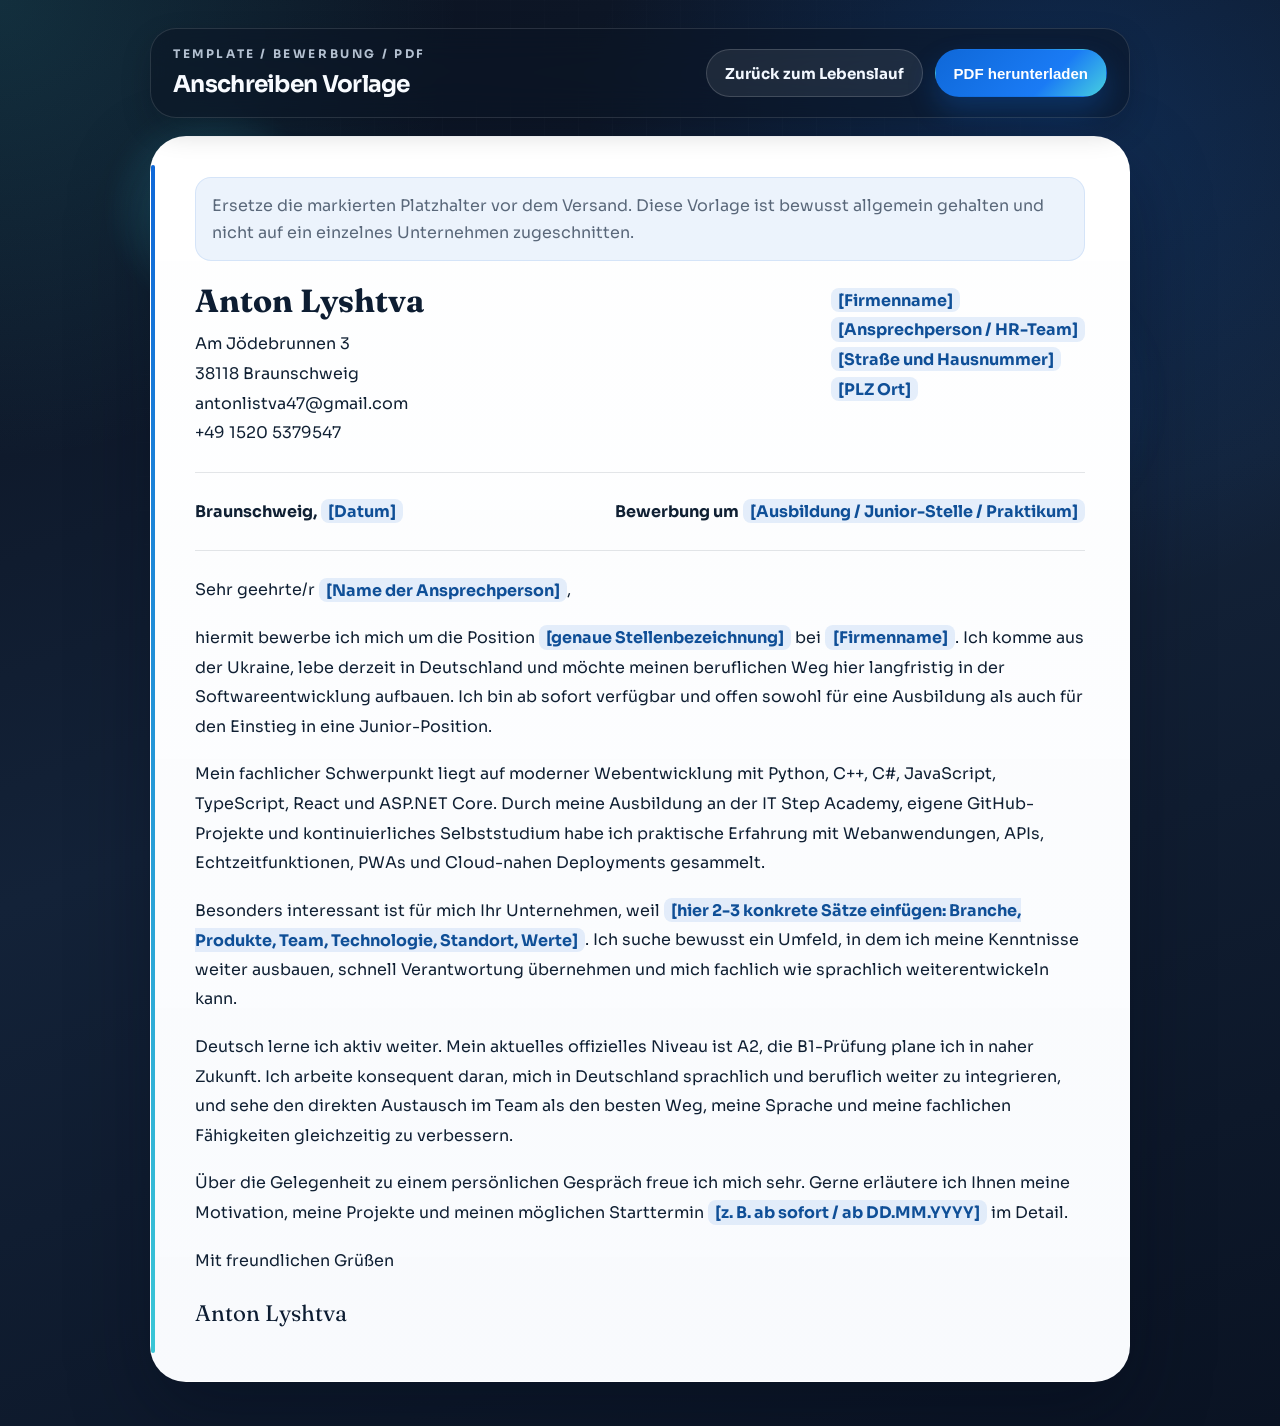
==== anschreiben-template.html @ bece2212 "Initial resume website" ====
<!DOCTYPE html>
<html lang="de">
<head>
  <meta charset="utf-8">
  <meta name="viewport" content="width=device-width, initial-scale=1">
  <title>Anton Lyshtva | Anschreiben Vorlage</title>
  <meta
    name="description"
    content="Wiederverwendbare deutsche Anschreiben-Vorlage für Bewerbungen von Anton Lyshtva."
  >
  <link rel="preconnect" href="https://fonts.googleapis.com">
  <link rel="preconnect" href="https://fonts.gstatic.com" crossorigin>
  <link
    href="https://fonts.googleapis.com/css2?family=Fraunces:opsz,wght@9..144,600;9..144,700&family=Sora:wght@400;500;600;700;800&display=swap"
    rel="stylesheet"
  >
  <link rel="stylesheet" href="styles.css">
</head>
<body class="letter-page">
  <div class="site-frame">
    <div class="ambient ambient--one no-print" aria-hidden="true"></div>
    <div class="ambient ambient--two no-print" aria-hidden="true"></div>
    <div class="ambient ambient--grid no-print" aria-hidden="true"></div>

    <header class="toolbar no-print letter-toolbar">
      <div class="toolbar__left">
        <div class="toolbar__meta">
          <p class="toolbar__eyebrow">Template / Bewerbung / PDF</p>
          <h1 class="toolbar__title">Anschreiben Vorlage</h1>
        </div>
      </div>

      <div class="toolbar__actions">
        <a class="button button--ghost" href="index.html">Zurück zum Lebenslauf</a>
        <button class="button button--primary" id="downloadPdf" type="button">PDF herunterladen</button>
      </div>
    </header>

    <main class="letter-sheet">
      <section class="letter-note no-print">
        <p>Ersetze die markierten Platzhalter vor dem Versand. Diese Vorlage ist bewusst allgemein gehalten und nicht auf ein einzelnes Unternehmen zugeschnitten.</p>
      </section>

      <section class="letter-header">
        <div class="letter-sender">
          <h2>Anton Lyshtva</h2>
          <p>Am Jödebrunnen 3</p>
          <p>38118 Braunschweig</p>
          <p>antonlistva47@gmail.com</p>
          <p>+49 1520 5379547</p>
        </div>

        <div class="letter-recipient">
          <p><span class="placeholder">[Firmenname]</span></p>
          <p><span class="placeholder">[Ansprechperson / HR-Team]</span></p>
          <p><span class="placeholder">[Straße und Hausnummer]</span></p>
          <p><span class="placeholder">[PLZ Ort]</span></p>
        </div>
      </section>

      <section class="letter-meta-row">
        <p><strong>Braunschweig,</strong> <span class="placeholder">[Datum]</span></p>
        <p><strong>Bewerbung um</strong> <span class="placeholder">[Ausbildung / Junior-Stelle / Praktikum]</span></p>
      </section>

      <section class="letter-body">
        <p>Sehr geehrte/r <span class="placeholder">[Name der Ansprechperson]</span>,</p>

        <p>
          hiermit bewerbe ich mich um die Position <span class="placeholder">[genaue Stellenbezeichnung]</span>
          bei <span class="placeholder">[Firmenname]</span>. Ich komme aus der Ukraine, lebe derzeit in
          Deutschland und möchte meinen beruflichen Weg hier langfristig in der Softwareentwicklung
          aufbauen. Ich bin ab sofort verfügbar und offen sowohl für eine Ausbildung als auch für
          den Einstieg in eine Junior-Position.
        </p>

        <p>
          Mein fachlicher Schwerpunkt liegt auf moderner Webentwicklung mit Python, C++, C#,
          JavaScript, TypeScript, React und ASP.NET Core. Durch meine Ausbildung an der IT Step
          Academy, eigene GitHub-Projekte und kontinuierliches Selbststudium habe ich praktische
          Erfahrung mit Webanwendungen, APIs, Echtzeitfunktionen, PWAs und Cloud-nahen Deployments
          gesammelt.
        </p>

        <p>
          Besonders interessant ist für mich Ihr Unternehmen, weil
          <span class="placeholder">[hier 2-3 konkrete Sätze einfügen: Branche, Produkte, Team, Technologie, Standort, Werte]</span>.
          Ich suche bewusst ein Umfeld, in dem ich meine Kenntnisse weiter ausbauen, schnell
          Verantwortung übernehmen und mich fachlich wie sprachlich weiterentwickeln kann.
        </p>

        <p>
          Deutsch lerne ich aktiv weiter. Mein aktuelles offizielles Niveau ist A2, die
          B1-Prüfung plane ich in naher Zukunft. Ich arbeite konsequent daran, mich in Deutschland
          sprachlich und beruflich weiter zu integrieren, und sehe den direkten Austausch im Team
          als den besten Weg, meine Sprache und meine fachlichen Fähigkeiten gleichzeitig zu
          verbessern.
        </p>

        <p>
          Über die Gelegenheit zu einem persönlichen Gespräch freue ich mich sehr. Gerne erläutere
          ich Ihnen meine Motivation, meine Projekte und meinen möglichen Starttermin
          <span class="placeholder">[z. B. ab sofort / ab DD.MM.YYYY]</span> im Detail.
        </p>

        <p>Mit freundlichen Grüßen</p>
        <p class="letter-signature">Anton Lyshtva</p>
      </section>
    </main>
  </div>

  <script>
    document.getElementById("downloadPdf")?.addEventListener("click", () => window.print());
  </script>
</body>
</html>
---- styles.css ----
:root {
  --page-bg: #0b1220;
  --page-bg-2: #132238;
  --sheet: rgba(247, 249, 252, 0.94);
  --sheet-strong: #ffffff;
  --sidebar: linear-gradient(180deg, #0f2036 0%, #142d4e 58%, #0b1727 100%);
  --sidebar-ink: #eef4fb;
  --ink: #102033;
  --muted: #5a687a;
  --line: rgba(16, 32, 51, 0.11);
  --accent: #0f68d8;
  --accent-2: #39c6d6;
  --accent-soft: rgba(15, 104, 216, 0.09);
  --accent-strong: rgba(15, 104, 216, 0.18);
  --sidebar-line: rgba(238, 244, 251, 0.14);
  --shadow: 0 30px 80px rgba(2, 10, 24, 0.34);
  --shadow-soft: 0 18px 40px rgba(12, 23, 40, 0.12);
  --radius-xl: 36px;
  --radius-lg: 22px;
  --radius-md: 16px;
  --radius-sm: 12px;
  --font-body: "Sora", "Segoe UI", sans-serif;
  --font-display: "Fraunces", Georgia, serif;
}

*,
*::before,
*::after {
  box-sizing: border-box;
}

html {
  scroll-behavior: smooth;
}

body {
  margin: 0;
  min-height: 100vh;
  font-family: var(--font-body);
  color: var(--ink);
  background:
    radial-gradient(circle at top left, rgba(57, 198, 214, 0.16), transparent 24%),
    radial-gradient(circle at 82% 10%, rgba(15, 104, 216, 0.22), transparent 28%),
    linear-gradient(160deg, var(--page-bg), var(--page-bg-2) 48%, #0a1323 100%);
}

body::before {
  content: "";
  position: fixed;
  inset: 0;
  pointer-events: none;
  background:
    linear-gradient(rgba(255, 255, 255, 0.04) 1px, transparent 1px),
    linear-gradient(90deg, rgba(255, 255, 255, 0.04) 1px, transparent 1px);
  background-size: 34px 34px;
  mask-image: radial-gradient(circle at center, black, transparent 76%);
}

a {
  color: inherit;
}

.site-frame {
  position: relative;
  width: min(1180px, calc(100% - 28px));
  margin: 0 auto;
  padding: 28px 0 44px;
}

.ambient {
  position: absolute;
  pointer-events: none;
  filter: blur(8px);
}

.ambient--one {
  top: 96px;
  left: -48px;
  width: 220px;
  height: 220px;
  border-radius: 50%;
  background: radial-gradient(circle, rgba(57, 198, 214, 0.34), transparent 68%);
}

.ambient--two {
  top: 250px;
  right: -34px;
  width: 300px;
  height: 300px;
  border-radius: 50%;
  background: radial-gradient(circle, rgba(15, 104, 216, 0.26), transparent 70%);
}

.ambient--grid {
  top: 140px;
  right: 120px;
  width: 180px;
  height: 180px;
  border-radius: 24px;
  border: 1px solid rgba(255, 255, 255, 0.08);
  background:
    linear-gradient(rgba(255, 255, 255, 0.07) 1px, transparent 1px),
    linear-gradient(90deg, rgba(255, 255, 255, 0.07) 1px, transparent 1px);
  background-size: 16px 16px;
  opacity: 0.45;
  transform: rotate(10deg);
}

.toolbar {
  position: sticky;
  top: 12px;
  z-index: 5;
  display: flex;
  align-items: center;
  justify-content: space-between;
  gap: 20px;
  margin-bottom: 20px;
  padding: 18px 22px;
  border: 1px solid rgba(255, 255, 255, 0.12);
  border-radius: 26px;
  background: rgba(10, 20, 35, 0.52);
  box-shadow: 0 12px 30px rgba(4, 8, 18, 0.2);
  backdrop-filter: blur(18px);
}

.toolbar__left {
  display: flex;
  align-items: center;
  gap: 22px;
  flex-wrap: wrap;
}

.toolbar__meta {
  display: grid;
  gap: 0;
}

.toolbar__eyebrow,
.section-label,
.hero-block__eyebrow {
  margin: 0 0 8px;
  font-size: 0.74rem;
  font-weight: 700;
  letter-spacing: 0.22em;
  text-transform: uppercase;
  color: var(--accent);
}

.toolbar__eyebrow {
  color: rgba(217, 231, 247, 0.82);
}

.toolbar__title {
  margin: 0;
  color: #f8fbff;
  font-size: 1.45rem;
  letter-spacing: -0.03em;
}

.toolbar__actions {
  display: flex;
  gap: 12px;
  flex-wrap: wrap;
  align-items: center;
}

.nav-links {
  display: inline-flex;
  align-items: center;
  gap: 8px;
  padding: 6px;
  border-radius: 999px;
  background: rgba(255, 255, 255, 0.08);
  border: 1px solid rgba(255, 255, 255, 0.08);
}

.nav-link {
  display: inline-flex;
  align-items: center;
  justify-content: center;
  min-height: 38px;
  padding: 0 14px;
  border-radius: 999px;
  text-decoration: none;
  color: rgba(243, 248, 255, 0.82);
  font-size: 0.86rem;
  font-weight: 700;
  transition: background-color 180ms ease, color 180ms ease, transform 180ms ease;
}

.nav-link:hover {
  transform: translateY(-1px);
  color: #ffffff;
}

.nav-link--active {
  background: rgba(255, 255, 255, 0.12);
  color: #ffffff;
}

.lang-switch {
  display: inline-flex;
  align-items: center;
  gap: 6px;
  padding: 6px;
  border-radius: 999px;
  background: rgba(255, 255, 255, 0.08);
  border: 1px solid rgba(255, 255, 255, 0.08);
}

.lang-switch__button {
  min-width: 50px;
  min-height: 36px;
  padding: 0 12px;
  border: 0;
  border-radius: 999px;
  background: transparent;
  color: rgba(243, 248, 255, 0.82);
  font: inherit;
  font-size: 0.84rem;
  font-weight: 800;
  letter-spacing: 0.08em;
  cursor: pointer;
  transition: background-color 160ms ease, color 160ms ease, transform 160ms ease;
}

.lang-switch__button:hover {
  transform: translateY(-1px);
  color: #ffffff;
}

.lang-switch__button.is-active {
  background: linear-gradient(135deg, rgba(15, 104, 216, 0.88), rgba(71, 208, 224, 0.7));
  color: #ffffff;
}

.button {
  display: inline-flex;
  align-items: center;
  justify-content: center;
  min-height: 48px;
  padding: 0 18px;
  border-radius: 999px;
  border: 1px solid transparent;
  cursor: pointer;
  text-decoration: none;
  text-align: center;
  white-space: normal;
  font-size: 0.94rem;
  font-weight: 700;
  transition:
    transform 180ms ease,
    box-shadow 180ms ease,
    background-color 180ms ease,
    border-color 180ms ease;
}

.button:hover {
  transform: translateY(-1px);
}

.button--primary {
  color: #ffffff;
  background: linear-gradient(135deg, var(--accent), #1a7bf5 66%, #47d0e0);
  box-shadow: 0 14px 28px rgba(15, 104, 216, 0.28);
}

.button--ghost {
  color: #f3f8ff;
  background: rgba(255, 255, 255, 0.08);
  border-color: rgba(255, 255, 255, 0.16);
}

.button--small {
  min-height: 40px;
  padding: 0 14px;
  font-size: 0.82rem;
}

.resume-sheet {
  position: relative;
  display: grid;
  grid-template-columns: 330px minmax(0, 1fr);
  background: var(--sheet);
  border: 1px solid rgba(255, 255, 255, 0.1);
  border-radius: var(--radius-xl);
  overflow: hidden;
  box-shadow: var(--shadow);
}

.resume-sheet::before {
  content: "";
  position: absolute;
  inset: 0;
  pointer-events: none;
  background:
    radial-gradient(circle at top right, rgba(15, 104, 216, 0.08), transparent 26%),
    linear-gradient(180deg, rgba(255, 255, 255, 0.14), transparent 18%);
}

.sidebar {
  position: relative;
  padding: 32px 28px 34px;
  background:
    linear-gradient(180deg, rgba(255, 255, 255, 0.05), transparent 18%),
    repeating-linear-gradient(
      180deg,
      rgba(255, 255, 255, 0.025) 0,
      rgba(255, 255, 255, 0.025) 1px,
      transparent 1px,
      transparent 28px
    ),
    var(--sidebar);
  color: var(--sidebar-ink);
}

.sidebar::after {
  content: "";
  position: absolute;
  top: 28px;
  right: 0;
  bottom: 28px;
  width: 1px;
  background: linear-gradient(180deg, transparent, rgba(255, 255, 255, 0.22), transparent);
}

.content {
  position: relative;
  padding: 38px 40px 42px;
}

.photo-card {
  margin-bottom: 30px;
}

.photo-frame {
  position: relative;
  width: 100%;
  aspect-ratio: 4 / 5;
  border-radius: 28px;
  overflow: hidden;
  border: 1px solid rgba(255, 255, 255, 0.14);
  background:
    linear-gradient(180deg, rgba(255, 255, 255, 0.08), transparent 35%),
    linear-gradient(145deg, #183250, #0d1b2d);
  box-shadow: inset 0 1px 0 rgba(255, 255, 255, 0.12);
}

.photo-frame::before {
  content: "";
  position: absolute;
  inset: 14px;
  border-radius: 22px;
  border: 1px solid rgba(255, 255, 255, 0.08);
  pointer-events: none;
}

.profile-photo,
.photo-fallback {
  position: absolute;
  inset: 0;
  width: 100%;
  height: 100%;
}

.profile-photo {
  object-fit: cover;
  object-position: center 22%;
  display: none;
  filter: saturate(1.02) contrast(1.03);
  transform: scale(1.03);
}

.photo-fallback {
  display: grid;
  place-items: center;
  background:
    radial-gradient(circle at top, rgba(71, 208, 224, 0.2), transparent 34%),
    linear-gradient(180deg, rgba(255, 255, 255, 0.06), rgba(255, 255, 255, 0));
  font-family: var(--font-display);
  font-size: 4.5rem;
  color: rgba(238, 244, 251, 0.82);
}

.sidebar__role {
  margin: 16px 0 0;
  font-size: 0.97rem;
  line-height: 1.8;
  color: rgba(238, 244, 251, 0.84);
}

.sidebar-section + .sidebar-section {
  margin-top: 24px;
  padding-top: 24px;
  border-top: 1px solid var(--sidebar-line);
}

.section-label {
  color: rgba(77, 187, 255, 0.88);
}

.contact-list {
  display: grid;
  gap: 14px;
  margin: 0;
}

.contact-item {
  display: grid;
  gap: 6px;
}

.contact-item dt {
  font-size: 0.72rem;
  font-weight: 700;
  letter-spacing: 0.18em;
  text-transform: uppercase;
  color: rgba(238, 244, 251, 0.56);
}

.contact-item dd {
  margin: 0;
  font-size: 0.94rem;
  line-height: 1.6;
  overflow-wrap: anywhere;
}

.contact-item a {
  text-decoration: none;
  border-bottom: 1px solid transparent;
  transition: border-color 160ms ease, color 160ms ease;
}

.contact-item a:hover {
  color: #ffffff;
  border-color: rgba(255, 255, 255, 0.46);
}

.chip-list {
  display: flex;
  flex-wrap: wrap;
  gap: 10px;
}

.chip {
  display: inline-flex;
  align-items: center;
  min-height: 32px;
  padding: 0 12px;
  border-radius: 999px;
  font-size: 0.82rem;
  font-weight: 600;
  background: rgba(255, 255, 255, 0.08);
  border: 1px solid rgba(255, 255, 255, 0.08);
  color: var(--sidebar-ink);
}

.chip-list--light .chip {
  background: rgba(255, 255, 255, 0.12);
}

.compact-list {
  margin: 0;
  padding-left: 18px;
  display: grid;
  gap: 8px;
  line-height: 1.6;
  color: rgba(238, 244, 251, 0.9);
}

.hero-block {
  position: relative;
  padding: 0 0 28px;
  border-bottom: 1px solid var(--line);
}

.hero-block--compact .hero-block__summary {
  max-width: 62ch;
}

.hero-block__grid {
  display: grid;
  grid-template-columns: minmax(0, 1fr) 150px;
  gap: 20px;
  align-items: start;
}

.hero-copy {
  position: relative;
  z-index: 1;
}

.hero-monogram {
  display: flex;
  align-items: flex-start;
  justify-content: flex-end;
  padding-top: 14px;
  font-family: var(--font-display);
  font-size: clamp(4.2rem, 10vw, 6.8rem);
  line-height: 0.82;
  letter-spacing: -0.08em;
  color: rgba(15, 104, 216, 0.1);
  user-select: none;
}

.hero-block__name {
  margin: 0;
  max-width: 9ch;
  font-family: var(--font-display);
  font-size: clamp(3.4rem, 7vw, 5.15rem);
  line-height: 0.9;
  letter-spacing: -0.05em;
  color: #0d1d32;
}

.hero-block__name--small {
  max-width: 12ch;
  font-size: clamp(2.8rem, 6vw, 4.3rem);
}

.hero-block__title {
  margin: 16px 0 14px;
  max-width: 34ch;
  font-size: 1.18rem;
  font-weight: 700;
  line-height: 1.6;
  color: var(--muted);
}

.hero-block__summary,
.lead-copy {
  margin: 0;
  line-height: 1.88;
  color: var(--ink);
}

.meta-band {
  display: grid;
  grid-template-columns: repeat(auto-fit, minmax(160px, 1fr));
  gap: 14px;
  margin-top: 26px;
}

.meta-pill {
  position: relative;
  padding: 18px 18px 16px;
  border-radius: 18px;
  background:
    linear-gradient(180deg, rgba(255, 255, 255, 0.86), rgba(240, 246, 255, 0.88)),
    var(--sheet-strong);
  border: 1px solid rgba(15, 104, 216, 0.11);
  box-shadow: var(--shadow-soft);
}

.meta-pill::before {
  content: "";
  position: absolute;
  left: 16px;
  top: 0;
  width: 54px;
  height: 4px;
  border-radius: 999px;
  background: linear-gradient(90deg, var(--accent), var(--accent-2));
}

.meta-pill__value {
  display: block;
  margin-bottom: 6px;
  font-size: 1.05rem;
  font-weight: 800;
  color: #0d1d32;
}

.meta-pill__label {
  display: block;
  color: var(--muted);
  font-size: 0.85rem;
  line-height: 1.55;
}

.content-section {
  padding-top: 28px;
}

.content-section + .content-section {
  border-top: 1px solid var(--line);
}

.section-heading {
  display: grid;
  gap: 8px;
  margin-bottom: 16px;
}

.section-heading h3 {
  margin: 0;
  max-width: 24ch;
  font-family: var(--font-display);
  font-size: 2.05rem;
  line-height: 0.98;
  letter-spacing: -0.03em;
  color: #0d1d32;
}

.entry-list,
.skills-grid {
  display: grid;
  gap: 18px;
}

.entry-card,
.skill-card {
  position: relative;
  padding: 20px 22px 22px;
  border-radius: var(--radius-lg);
  background:
    linear-gradient(180deg, rgba(255, 255, 255, 0.9), rgba(248, 250, 253, 0.95)),
    var(--sheet-strong);
  border: 1px solid rgba(16, 32, 51, 0.07);
  box-shadow: var(--shadow-soft);
}

.entry-card::before,
.skill-card::before {
  content: "";
  position: absolute;
  left: 0;
  top: 18px;
  bottom: 18px;
  width: 4px;
  border-radius: 999px;
  background: linear-gradient(180deg, var(--accent), var(--accent-2));
}

.entry-card__top {
  display: flex;
  justify-content: space-between;
  gap: 14px;
  flex-wrap: wrap;
  align-items: baseline;
  margin-bottom: 10px;
}

.entry-card__title {
  margin: 0;
  font-size: 1.08rem;
  font-weight: 800;
  letter-spacing: -0.02em;
  color: #102033;
}

.entry-card__subtitle,
.entry-card__period {
  margin: 0;
  color: var(--muted);
}

.entry-card__subtitle {
  font-weight: 600;
}

.entry-card__period {
  font-size: 0.84rem;
  font-weight: 700;
  letter-spacing: 0.08em;
  text-transform: uppercase;
}

.entry-card__text {
  margin: 0;
  line-height: 1.82;
}

.entry-card__list {
  margin: 14px 0 0;
  padding-left: 18px;
  display: grid;
  gap: 9px;
  line-height: 1.6;
}

.tag-list {
  display: flex;
  flex-wrap: wrap;
  gap: 10px;
  margin-top: 16px;
}

.tag {
  display: inline-flex;
  align-items: center;
  min-height: 32px;
  padding: 0 12px;
  border-radius: 999px;
  background: rgba(15, 104, 216, 0.08);
  border: 1px solid rgba(15, 104, 216, 0.08);
  font-size: 0.82rem;
  font-weight: 700;
  color: #0f4f97;
}

.entry-link {
  display: inline-flex;
  margin-top: 16px;
  color: var(--accent);
  text-decoration: none;
  font-weight: 800;
}

.entry-link:hover {
  text-decoration: underline;
}

.skills-grid {
  grid-template-columns: repeat(2, minmax(0, 1fr));
}

.skill-card h4 {
  margin: 0 0 12px;
  font-size: 1rem;
  font-weight: 800;
  color: #102033;
}

.footer-note {
  margin-top: 16px;
  color: rgba(227, 236, 247, 0.8);
  line-height: 1.7;
}

.document-grid {
  display: grid;
  grid-template-columns: repeat(2, minmax(0, 1fr));
  gap: 18px;
}

.document-card {
  position: relative;
  padding: 20px 22px 22px;
  border-radius: var(--radius-lg);
  background:
    linear-gradient(180deg, rgba(255, 255, 255, 0.92), rgba(248, 250, 253, 0.96)),
    var(--sheet-strong);
  border: 1px solid rgba(16, 32, 51, 0.07);
  box-shadow: var(--shadow-soft);
}

.document-card::before {
  content: "";
  position: absolute;
  left: 0;
  top: 18px;
  bottom: 18px;
  width: 4px;
  border-radius: 999px;
  background: linear-gradient(180deg, var(--accent), var(--accent-2));
}

.document-card__top {
  display: flex;
  align-items: center;
  gap: 12px;
  margin-bottom: 10px;
}

.document-card__badge {
  display: inline-flex;
  align-items: center;
  justify-content: center;
  min-width: 42px;
  min-height: 28px;
  padding: 0 10px;
  border-radius: 999px;
  background: rgba(15, 104, 216, 0.1);
  color: #0f4f97;
  font-size: 0.76rem;
  font-weight: 800;
  letter-spacing: 0.12em;
}

.document-card__title {
  margin: 0;
  font-size: 1rem;
  font-weight: 800;
  color: #102033;
}

.document-card__text {
  margin: 0;
  line-height: 1.72;
  color: var(--ink);
}

.document-card__actions {
  display: flex;
  flex-wrap: wrap;
  gap: 10px;
  margin-top: 16px;
}

.document-card__viewer {
  width: 100%;
  height: 540px;
  margin-top: 16px;
  border: 1px solid rgba(16, 32, 51, 0.08);
  border-radius: 16px;
  background: #f2f5f8;
}

.letter-page .site-frame {
  width: min(980px, calc(100% - 28px));
}

.letter-toolbar {
  margin-bottom: 18px;
}

.letter-sheet {
  position: relative;
  padding: 40px 44px 46px;
  border-radius: var(--radius-xl);
  background:
    linear-gradient(180deg, rgba(255, 255, 255, 0.96), rgba(248, 250, 253, 0.98)),
    var(--sheet-strong);
  border: 1px solid rgba(255, 255, 255, 0.1);
  box-shadow: var(--shadow);
}

.letter-sheet::before {
  content: "";
  position: absolute;
  left: 0;
  top: 28px;
  bottom: 28px;
  width: 4px;
  border-radius: 999px;
  background: linear-gradient(180deg, var(--accent), var(--accent-2));
}

.letter-note {
  margin-bottom: 24px;
  padding: 14px 16px;
  border-radius: 16px;
  background: rgba(15, 104, 216, 0.08);
  border: 1px solid rgba(15, 104, 216, 0.1);
  color: var(--muted);
  line-height: 1.7;
}

.letter-note p {
  margin: 0;
}

.letter-header {
  display: grid;
  grid-template-columns: repeat(2, minmax(0, 1fr));
  gap: 24px;
  padding-bottom: 24px;
  border-bottom: 1px solid var(--line);
}

.letter-sender h2 {
  margin: 0 0 12px;
  font-family: var(--font-display);
  font-size: 2rem;
  line-height: 1;
  color: #0d1d32;
}

.letter-sender p,
.letter-recipient p,
.letter-meta-row p,
.letter-body p {
  margin: 0;
  line-height: 1.85;
}

.letter-recipient {
  justify-self: end;
  text-align: left;
}

.letter-meta-row {
  display: flex;
  flex-wrap: wrap;
  justify-content: space-between;
  gap: 12px 20px;
  padding: 24px 0;
  border-bottom: 1px solid var(--line);
}

.letter-body {
  padding-top: 24px;
  display: grid;
  gap: 18px;
}

.letter-signature {
  margin-top: 10px;
  font-family: var(--font-display);
  font-size: 1.4rem;
  color: #0d1d32;
}

.placeholder {
  display: inline;
  padding: 0.1rem 0.45rem;
  border-radius: 8px;
  background: rgba(15, 104, 216, 0.1);
  color: #0f4f97;
  font-weight: 700;
}

code {
  padding: 0.12rem 0.36rem;
  border-radius: 8px;
  font-family: ui-monospace, SFMono-Regular, Consolas, monospace;
  background: rgba(255, 255, 255, 0.12);
}

.toolbar,
.sidebar,
.hero-block,
.content-section {
  animation: rise-in 700ms cubic-bezier(0.2, 0.8, 0.2, 1) both;
}

.sidebar {
  animation-delay: 60ms;
}

.hero-block {
  animation-delay: 120ms;
}

.content-section:nth-of-type(2) {
  animation-delay: 180ms;
}

.content-section:nth-of-type(3) {
  animation-delay: 240ms;
}

.content-section:nth-of-type(4) {
  animation-delay: 300ms;
}

.content-section:nth-of-type(5) {
  animation-delay: 360ms;
}

@keyframes rise-in {
  from {
    opacity: 0;
    transform: translateY(16px);
  }

  to {
    opacity: 1;
    transform: translateY(0);
  }
}

@media (prefers-reduced-motion: reduce) {
  *,
  *::before,
  *::after {
    animation: none !important;
    transition: none !important;
    scroll-behavior: auto !important;
  }
}

@media (max-width: 1040px) {
  .resume-sheet {
    grid-template-columns: 1fr;
  }

  .content {
    order: 1;
  }

  .sidebar {
    order: 2;
  }

  .sidebar,
  .content {
    padding: 26px;
  }

  .sidebar::after {
    top: auto;
    right: 26px;
    bottom: 0;
    left: 26px;
    width: auto;
    height: 1px;
    background: linear-gradient(90deg, transparent, rgba(255, 255, 255, 0.22), transparent);
  }

  .toolbar {
    position: static;
  }

  .toolbar__left {
    width: 100%;
    align-items: flex-start;
  }

  .photo-frame {
    max-width: 320px;
  }

  .document-grid {
    grid-template-columns: 1fr;
  }

  .letter-header {
    grid-template-columns: 1fr;
  }

  .letter-recipient {
    justify-self: start;
  }
}

@media (max-width: 760px) {
  body::before,
  .ambient {
    display: none;
  }

  .site-frame {
    width: min(100% - 14px, 920px);
    padding: 12px 0 26px;
  }

  .toolbar {
    gap: 14px;
    padding: 14px;
    margin-bottom: 14px;
    border-radius: 22px;
  }

  .toolbar__left {
    gap: 14px;
  }

  .toolbar__title {
    font-size: clamp(1.15rem, 7vw, 1.45rem);
    line-height: 1.18;
  }

  .toolbar__actions {
    width: 100%;
    display: grid;
    grid-template-columns: minmax(0, 1fr) minmax(0, 1fr);
    gap: 10px;
  }

  .nav-links,
  .lang-switch {
    width: 100%;
    justify-content: space-between;
  }

  .nav-link,
  .lang-switch__button {
    flex: 1 1 0;
    min-width: 0;
  }

  .button {
    width: 100%;
    min-height: 44px;
    padding: 0 14px;
    font-size: 0.88rem;
  }

  .letter-sheet {
    padding: 26px 22px 30px;
  }

  .letter-meta-row {
    flex-direction: column;
    align-items: flex-start;
  }

  .hero-block__grid {
    grid-template-columns: 1fr;
    gap: 10px;
  }

  .hero-monogram {
    justify-content: flex-start;
    padding-top: 0;
    order: -1;
    font-size: 3.2rem;
  }

  .resume-sheet {
    border-radius: 24px;
  }

  .sidebar,
  .content {
    padding: 20px 18px 22px;
  }

  .photo-card {
    display: grid;
    grid-template-columns: 112px minmax(0, 1fr);
    gap: 14px;
    align-items: center;
    margin-bottom: 20px;
  }

  .photo-frame {
    width: 112px;
    max-width: none;
    aspect-ratio: 1 / 1.18;
    border-radius: 22px;
  }

  .photo-frame::before {
    inset: 10px;
    border-radius: 16px;
  }

  .sidebar__role {
    margin: 0;
    font-size: 0.92rem;
    line-height: 1.65;
  }

  .sidebar-section + .sidebar-section {
    margin-top: 18px;
    padding-top: 18px;
  }

  .contact-list {
    gap: 12px;
  }

  .chip-list {
    gap: 8px;
  }

  .chip {
    min-height: 30px;
    padding: 0 10px;
    font-size: 0.78rem;
  }

  .compact-list {
    gap: 6px;
    line-height: 1.5;
  }

  .hero-block {
    padding-bottom: 20px;
  }

  .hero-block__name {
    max-width: none;
    font-size: clamp(2.5rem, 12vw, 3.6rem);
  }

  .hero-block__title {
    max-width: none;
    margin: 12px 0 10px;
    font-size: 1rem;
    line-height: 1.48;
  }

  .hero-block__summary,
  .lead-copy {
    line-height: 1.72;
  }

  .meta-band {
    grid-template-columns: 1fr;
    gap: 10px;
    margin-top: 18px;
  }

  .meta-pill {
    padding: 14px 14px 13px;
    border-radius: 16px;
  }

  .content-section {
    padding-top: 20px;
  }

  .section-heading {
    gap: 6px;
    margin-bottom: 12px;
  }

  .section-heading h3 {
    max-width: none;
    font-size: 1.56rem;
    line-height: 1.06;
  }

  .entry-list,
  .skills-grid,
  .document-grid {
    gap: 14px;
  }

  .skills-grid {
    grid-template-columns: 1fr;
  }

  .document-card__actions {
    flex-direction: column;
  }

  .document-card__actions .button {
    width: 100%;
  }

  .document-card__viewer {
    height: 360px;
  }

  .entry-card,
  .skill-card,
  .document-card {
    padding: 16px 16px 18px;
    border-radius: 18px;
  }

  .entry-card__title,
  .document-card__title,
  .skill-card h4 {
    font-size: 0.98rem;
  }

  .entry-card__text,
  .entry-card__list,
  .document-card__text {
    line-height: 1.62;
  }

  .entry-card__list {
    gap: 7px;
    margin-top: 12px;
  }

  .tag-list {
    gap: 8px;
    margin-top: 14px;
  }

  .tag {
    min-height: 30px;
    padding: 0 10px;
    font-size: 0.76rem;
  }

  .footer-note {
    margin-top: 12px;
    font-size: 0.86rem;
    line-height: 1.6;
  }

  .letter-header {
    gap: 16px;
    padding-bottom: 18px;
  }

  .letter-meta-row {
    padding: 18px 0;
  }

  .letter-body {
    padding-top: 18px;
    gap: 14px;
  }

  .letter-sender h2 {
    font-size: 1.7rem;
  }

  .entry-card__top {
    flex-direction: column;
    align-items: flex-start;
  }
}

@media (max-width: 420px) {
  .site-frame {
    width: min(100% - 10px, 920px);
    padding-top: 10px;
  }

  .toolbar {
    padding: 12px;
    border-radius: 20px;
  }

  .toolbar__eyebrow {
    font-size: 0.68rem;
    letter-spacing: 0.18em;
  }

  .toolbar__actions {
    grid-template-columns: 1fr;
  }

  .lang-switch {
    grid-column: auto;
  }

  .nav-links {
    padding: 4px;
    gap: 6px;
  }

  .nav-link {
    min-height: 34px;
    padding: 0 10px;
    font-size: 0.8rem;
  }

  .button--primary {
    font-size: 0.84rem;
  }

  .photo-card {
    grid-template-columns: 96px minmax(0, 1fr);
    gap: 12px;
  }

  .photo-frame {
    width: 96px;
  }

  .hero-monogram {
    font-size: 2.7rem;
  }

  .hero-block__name {
    font-size: clamp(2.25rem, 12vw, 3.1rem);
  }

  .section-heading h3 {
    font-size: 1.42rem;
  }

  .document-card__viewer {
    height: 300px;
  }
}

@page {
  size: A4;
  margin: 11mm;
}

@media print {
  :root {
    --page-bg: #ffffff;
    --page-bg-2: #ffffff;
    --sheet: #ffffff;
    --sheet-strong: #ffffff;
    --sidebar: #15304e;
    --sidebar-ink: #f5f8fb;
    --ink: #111d2a;
    --muted: #4f5b68;
    --line: rgba(17, 29, 42, 0.12);
    --accent-soft: rgba(15, 104, 216, 0.08);
    --shadow: none;
    --shadow-soft: none;
  }

  * {
    -webkit-print-color-adjust: exact;
    print-color-adjust: exact;
    animation: none !important;
    transition: none !important;
  }

  body {
    background: #ffffff;
    font-size: 10.25pt;
  }

  body::before,
  .ambient,
  .no-print,
  .footer-note {
    display: none !important;
  }

  .site-frame {
    width: auto;
    margin: 0;
    padding: 0;
  }

  .resume-sheet {
    box-shadow: none;
    border: 0;
    border-radius: 0;
    grid-template-columns: 69mm 1fr;
  }

  .resume-sheet::before,
  .sidebar::after,
  .photo-frame::before {
    display: none;
  }

  .sidebar {
    padding: 18px;
    background: #16314f;
  }

  .content {
    padding: 20px 22px;
  }

  .photo-frame {
    border-radius: 18px;
    box-shadow: none;
    background: #203d5f;
  }

  .profile-photo {
    transform: none;
  }

  .hero-block {
    padding-bottom: 18px;
  }

  .hero-block__grid {
    grid-template-columns: 1fr;
  }

  .hero-monogram {
    display: none;
  }

  .hero-block__name {
    font-size: 28pt;
    max-width: none;
  }

  .hero-block__title {
    font-size: 11.5pt;
    margin: 12px 0 10px;
  }

  .hero-block__summary,
  .lead-copy,
  .entry-card__text,
  .entry-card__list,
  .compact-list {
    line-height: 1.48;
  }

  .section-heading h3 {
    font-size: 17.5pt;
  }

  .meta-band {
    gap: 8px;
    grid-template-columns: repeat(2, minmax(0, 1fr));
  }

  .meta-pill {
    padding: 10px 12px 11px;
    box-shadow: none;
    background: #f2f6fb;
  }

  .entry-card,
  .skill-card,
  .photo-card,
  .sidebar-section,
  .hero-block,
  .content-section {
    break-inside: avoid;
    page-break-inside: avoid;
    box-shadow: none;
  }

  .entry-card,
  .skill-card {
    padding: 14px 16px;
    background: #ffffff;
  }

  .skills-grid {
    grid-template-columns: 1fr 1fr;
    gap: 12px;
  }

  .document-grid {
    grid-template-columns: 1fr;
  }

  .document-card__viewer {
    display: none;
  }

  .letter-sheet {
    box-shadow: none;
    border: 0;
    border-radius: 0;
    padding: 0;
  }

  .letter-sheet::before {
    display: none;
  }

  code {
    background: rgba(17, 29, 42, 0.08);
    color: #111d2a;
  }
}
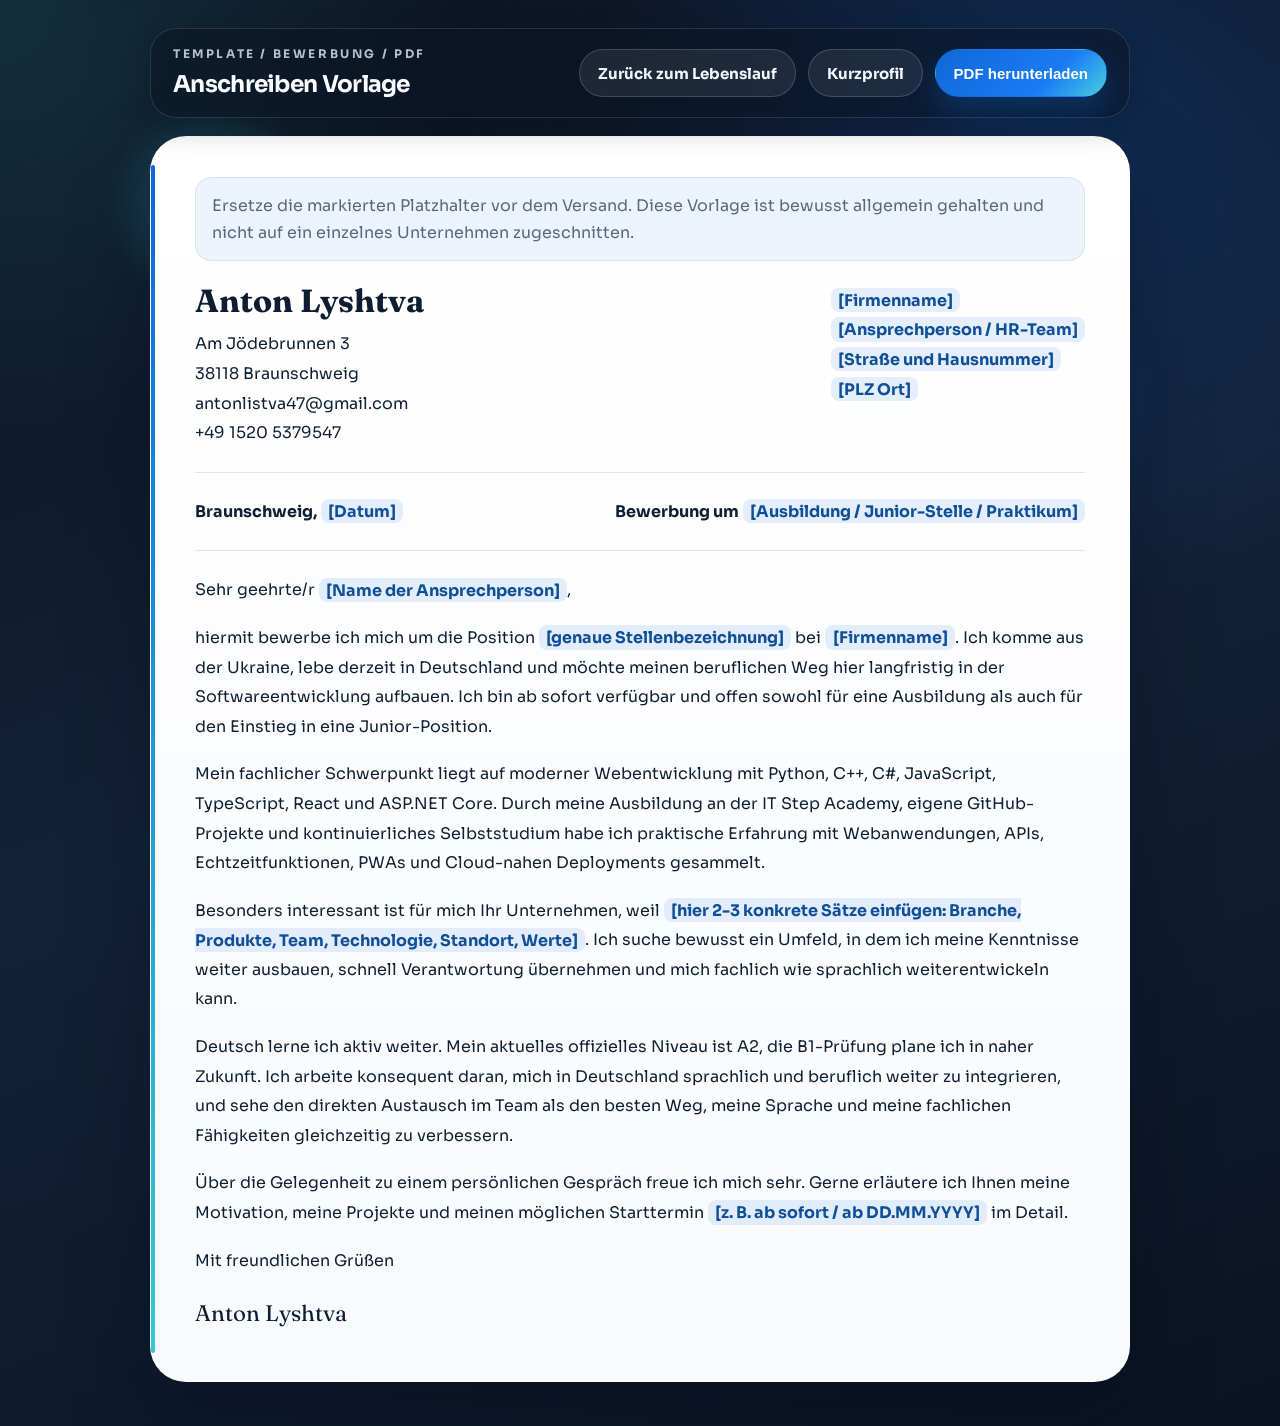
==== commit 95a7e465: "Polish resume site and add short CV" ====
--- a/anschreiben-template.html
+++ b/anschreiben-template.html
@@ -8,6 +8,37 @@
     name="description"
     content="Wiederverwendbare deutsche Anschreiben-Vorlage für Bewerbungen von Anton Lyshtva."
   >
+  <meta name="theme-color" content="#0f68d8">
+  <link rel="canonical" href="https://anton5267.github.io/resume/anschreiben-template.html">
+  <meta property="og:type" content="website">
+  <meta property="og:site_name" content="Anton Lyshtva Resume">
+  <meta property="og:title" content="Anton Lyshtva | Anschreiben Vorlage">
+  <meta
+    property="og:description"
+    content="Wiederverwendbare deutsche Anschreiben-Vorlage für Bewerbungen von Anton Lyshtva."
+  >
+  <meta
+    property="og:url"
+    content="https://anton5267.github.io/resume/anschreiben-template.html"
+  >
+  <meta
+    property="og:image"
+    content="https://anton5267.github.io/resume/assets/social-preview.png"
+  >
+  <meta name="twitter:card" content="summary_large_image">
+  <meta name="twitter:title" content="Anton Lyshtva | Anschreiben Vorlage">
+  <meta
+    name="twitter:description"
+    content="Wiederverwendbare deutsche Anschreiben-Vorlage für Bewerbungen von Anton Lyshtva."
+  >
+  <meta
+    name="twitter:image"
+    content="https://anton5267.github.io/resume/assets/social-preview.png"
+  >
+  <link rel="icon" href="favicon.svg" type="image/svg+xml">
+  <link rel="icon" href="favicon.ico" sizes="any">
+  <link rel="apple-touch-icon" href="apple-touch-icon.png">
+  <link rel="manifest" href="site.webmanifest">
   <link rel="preconnect" href="https://fonts.googleapis.com">
   <link rel="preconnect" href="https://fonts.gstatic.com" crossorigin>
   <link
@@ -32,6 +63,7 @@
 
       <div class="toolbar__actions">
         <a class="button button--ghost" href="index.html">Zurück zum Lebenslauf</a>
+        <a class="button button--ghost" href="short-cv.html">Kurzprofil</a>
         <button class="button button--primary" id="downloadPdf" type="button">PDF herunterladen</button>
       </div>
     </header>
--- a/styles.css
+++ b/styles.css
@@ -728,6 +728,254 @@
   line-height: 1.7;
 }
 
+.footer-note--short {
+  max-width: 840px;
+}
+
+.short-print-summary {
+  display: none;
+}
+
+.section-heading--compact {
+  margin-bottom: 12px;
+}
+
+.contact-list--compact {
+  gap: 10px;
+}
+
+.contact-list--compact .contact-item {
+  display: grid;
+  grid-template-columns: 104px minmax(0, 1fr);
+  gap: 8px;
+  align-items: baseline;
+}
+
+.contact-list--compact .contact-item dt {
+  font-size: 0.68rem;
+  letter-spacing: 0.14em;
+}
+
+.contact-list--compact .contact-item dd {
+  font-size: 0.88rem;
+  line-height: 1.5;
+}
+
+.compact-list--dark {
+  color: var(--ink);
+  padding-left: 18px;
+}
+
+.chip-list--dark .chip {
+  background: rgba(15, 104, 216, 0.08);
+  border-color: rgba(15, 104, 216, 0.1);
+  color: #0f4f97;
+}
+
+.short-sheet {
+  position: relative;
+  padding: 32px;
+  border-radius: var(--radius-xl);
+  background:
+    linear-gradient(180deg, rgba(255, 255, 255, 0.96), rgba(248, 250, 253, 0.98)),
+    var(--sheet-strong);
+  border: 1px solid rgba(255, 255, 255, 0.1);
+  box-shadow: var(--shadow);
+}
+
+.short-sheet::before {
+  content: "";
+  position: absolute;
+  inset: 0;
+  border-radius: inherit;
+  pointer-events: none;
+  background:
+    radial-gradient(circle at top right, rgba(15, 104, 216, 0.08), transparent 28%),
+    linear-gradient(180deg, rgba(255, 255, 255, 0.14), transparent 20%);
+}
+
+.short-hero,
+.short-highlights,
+.short-grid {
+  position: relative;
+  z-index: 1;
+}
+
+.short-hero {
+  display: grid;
+  grid-template-columns: minmax(0, 1fr) 210px;
+  gap: 24px;
+  align-items: start;
+  padding-bottom: 22px;
+  border-bottom: 1px solid var(--line);
+}
+
+.short-hero__copy .hero-block__name {
+  max-width: 11ch;
+  font-size: clamp(2.8rem, 6vw, 4.2rem);
+}
+
+.short-hero__copy .hero-block__title {
+  max-width: 28ch;
+  margin-bottom: 12px;
+}
+
+.short-hero__aside {
+  display: grid;
+  gap: 12px;
+  justify-items: end;
+}
+
+.short-photo-frame {
+  position: relative;
+  width: 168px;
+  aspect-ratio: 4 / 5;
+  border-radius: 26px;
+  overflow: hidden;
+  border: 1px solid rgba(15, 104, 216, 0.12);
+  background:
+    linear-gradient(145deg, rgba(15, 104, 216, 0.12), rgba(71, 208, 224, 0.18)),
+    #e7eef8;
+  box-shadow: var(--shadow-soft);
+}
+
+.short-photo-frame::before {
+  content: "";
+  position: absolute;
+  inset: 12px;
+  border-radius: 20px;
+  border: 1px solid rgba(255, 255, 255, 0.46);
+  pointer-events: none;
+}
+
+.short-profile-photo,
+.short-photo-fallback {
+  position: absolute;
+  inset: 0;
+  width: 100%;
+  height: 100%;
+}
+
+.short-photo-fallback {
+  background:
+    radial-gradient(circle at top, rgba(71, 208, 224, 0.2), transparent 34%),
+    linear-gradient(180deg, rgba(255, 255, 255, 0.24), rgba(255, 255, 255, 0.08));
+  color: rgba(15, 29, 50, 0.68);
+}
+
+.short-availability {
+  margin: 0;
+  max-width: 19ch;
+  text-align: right;
+  font-size: 0.92rem;
+  line-height: 1.6;
+  color: var(--muted);
+}
+
+.short-highlights {
+  display: grid;
+  grid-template-columns: repeat(3, minmax(0, 1fr));
+  gap: 12px;
+  margin-top: 18px;
+}
+
+.meta-pill--short {
+  padding: 16px 16px 14px;
+}
+
+.short-grid {
+  display: grid;
+  grid-template-columns: repeat(2, minmax(0, 1fr));
+  gap: 14px;
+  margin-top: 18px;
+}
+
+.short-card {
+  padding: 18px;
+  border-radius: 22px;
+  background:
+    linear-gradient(180deg, rgba(255, 255, 255, 0.9), rgba(248, 250, 253, 0.96)),
+    var(--sheet-strong);
+  border: 1px solid rgba(16, 32, 51, 0.07);
+  box-shadow: var(--shadow-soft);
+}
+
+.short-card--span-2 {
+  grid-column: span 2;
+}
+
+.short-stack-list,
+.short-tags-grid,
+.short-timeline {
+  display: grid;
+  gap: 12px;
+}
+
+.short-stack-list {
+  grid-template-columns: repeat(2, minmax(0, 1fr));
+}
+
+.short-stack-item {
+  position: relative;
+  padding: 15px 16px 16px;
+  border-radius: 18px;
+  background: rgba(15, 104, 216, 0.06);
+  border: 1px solid rgba(15, 104, 216, 0.08);
+}
+
+.short-stack-item__title,
+.short-tag-card__title,
+.short-timeline__title {
+  margin: 0;
+  font-size: 0.96rem;
+  font-weight: 800;
+  color: #102033;
+}
+
+.short-stack-item__subtitle,
+.short-timeline__period {
+  margin: 6px 0 0;
+  font-size: 0.8rem;
+  line-height: 1.5;
+  color: var(--muted);
+}
+
+.short-stack-item__text,
+.short-timeline__text {
+  margin: 8px 0 0;
+  font-size: 0.88rem;
+  line-height: 1.62;
+  color: var(--ink);
+}
+
+.short-tag-card {
+  padding: 14px 15px 15px;
+  border-radius: 18px;
+  background: rgba(15, 104, 216, 0.05);
+  border: 1px solid rgba(15, 104, 216, 0.08);
+}
+
+.short-tag-card__title {
+  margin-bottom: 10px;
+}
+
+.tag-list--compact {
+  gap: 8px;
+  margin-top: 0;
+}
+
+.short-timeline__item + .short-timeline__item {
+  padding-top: 12px;
+  border-top: 1px solid rgba(16, 32, 51, 0.08);
+}
+
+.short-timeline__top {
+  display: flex;
+  justify-content: space-between;
+  gap: 12px;
+  align-items: baseline;
+}
+
 .document-grid {
   display: grid;
   grid-template-columns: repeat(2, minmax(0, 1fr));
@@ -976,6 +1224,19 @@
     grid-template-columns: 1fr;
   }
 
+  .short-hero {
+    grid-template-columns: 1fr;
+  }
+
+  .short-hero__aside {
+    justify-items: start;
+  }
+
+  .short-availability {
+    max-width: none;
+    text-align: left;
+  }
+
   .content {
     order: 1;
   }
@@ -1037,6 +1298,7 @@
   }
 
   .toolbar {
+    display: grid;
     gap: 14px;
     padding: 14px;
     margin-bottom: 14px;
@@ -1044,25 +1306,38 @@
   }
 
   .toolbar__left {
+    min-width: 0;
+    width: 100%;
     gap: 14px;
+  }
+
+  .toolbar__meta,
+  .toolbar__actions {
+    min-width: 0;
+    width: 100%;
   }
 
   .toolbar__title {
     font-size: clamp(1.15rem, 7vw, 1.45rem);
     line-height: 1.18;
+    overflow-wrap: anywhere;
   }
 
   .toolbar__actions {
-    width: 100%;
     display: grid;
-    grid-template-columns: minmax(0, 1fr) minmax(0, 1fr);
+    grid-template-columns: 1fr;
     gap: 10px;
   }
 
   .nav-links,
   .lang-switch {
     width: 100%;
-    justify-content: space-between;
+    justify-content: stretch;
+  }
+
+  .nav-links {
+    display: grid;
+    grid-template-columns: repeat(3, minmax(0, 1fr));
   }
 
   .nav-link,
@@ -1076,6 +1351,51 @@
     min-height: 44px;
     padding: 0 14px;
     font-size: 0.88rem;
+  }
+
+  .short-sheet {
+    padding: 20px 18px;
+    border-radius: 24px;
+  }
+
+  .short-hero {
+    gap: 18px;
+    padding-bottom: 18px;
+  }
+
+  .short-hero__copy .hero-block__name {
+    max-width: none;
+    font-size: clamp(2.3rem, 10vw, 3.2rem);
+  }
+
+  .short-photo-frame {
+    width: 120px;
+    border-radius: 20px;
+  }
+
+  .short-photo-frame::before {
+    inset: 10px;
+    border-radius: 14px;
+  }
+
+  .short-highlights,
+  .short-grid,
+  .short-stack-list {
+    grid-template-columns: 1fr;
+  }
+
+  .short-card--span-2 {
+    grid-column: auto;
+  }
+
+  .short-card {
+    padding: 16px;
+    border-radius: 18px;
+  }
+
+  .short-timeline__top {
+    flex-direction: column;
+    align-items: flex-start;
   }
 
   .letter-sheet {
@@ -1331,6 +1651,18 @@
     font-size: 0.84rem;
   }
 
+  .short-sheet {
+    padding: 18px 14px;
+  }
+
+  .short-photo-frame {
+    width: 102px;
+  }
+
+  .short-hero__copy .hero-block__title {
+    font-size: 0.95rem;
+  }
+
   .photo-card {
     grid-template-columns: 96px minmax(0, 1fr);
     gap: 12px;
@@ -1359,7 +1691,7 @@
 
 @page {
   size: A4;
-  margin: 11mm;
+  margin: 7mm;
 }
 
 @media print {
@@ -1521,6 +1853,185 @@
     display: none;
   }
 
+  .short-sheet {
+    box-shadow: none;
+    border: 0;
+    border-radius: 0;
+    padding: 0;
+    background: #ffffff;
+    width: 112%;
+    transform: scale(0.89);
+    transform-origin: top left;
+  }
+
+  .short-sheet::before {
+    display: none;
+  }
+
+  .short-hero {
+    grid-template-columns: 1fr;
+    gap: 12px;
+    padding-bottom: 12px;
+  }
+
+  .short-cv-page .hero-block__eyebrow,
+  .short-cv-page .section-label {
+    margin-bottom: 5px;
+    font-size: 7pt;
+    letter-spacing: 0.18em;
+  }
+
+  .short-cv-page .hero-block__name {
+    font-size: 21pt;
+    line-height: 0.92;
+  }
+
+  .short-hero__aside,
+  .short-highlights {
+    display: none;
+  }
+
+  .short-photo-frame {
+    width: 42mm;
+    border-radius: 14px;
+    box-shadow: none;
+    background: #eef4fb;
+  }
+
+  .short-photo-frame::before {
+    display: none;
+  }
+
+  .short-availability {
+    font-size: 9pt;
+    line-height: 1.45;
+  }
+
+  .short-highlights {
+    gap: 8px;
+    margin-top: 12px;
+  }
+
+  .meta-pill--short {
+    padding: 10px 10px 9px;
+    box-shadow: none;
+    background: #f2f6fb;
+  }
+
+  .short-grid {
+    display: flex;
+    flex-wrap: wrap;
+    gap: 10px;
+    margin-top: 12px;
+  }
+
+  .short-card,
+  .short-stack-item,
+  .short-tag-card,
+  .short-timeline__item {
+    break-inside: avoid;
+    page-break-inside: avoid;
+    box-shadow: none;
+  }
+
+  .short-card {
+    padding: 10px 11px;
+    border-radius: 12px;
+  }
+
+  .short-card--span-2 {
+    grid-column: auto;
+  }
+
+  .short-grid > .short-card {
+    width: calc(50% - 5px);
+  }
+
+  .short-grid > .short-card:nth-child(1) {
+    width: calc(34% - 5px);
+  }
+
+  .short-grid > .short-card:nth-child(2) {
+    width: calc(66% - 5px);
+  }
+
+  .short-grid > .short-card:nth-child(3),
+  .short-grid > .short-card:nth-child(6) {
+    width: 100%;
+  }
+
+  .short-grid > .short-card:nth-child(2) {
+    display: none;
+  }
+
+  .short-grid > .short-card:nth-child(6) {
+    display: none;
+  }
+
+  .short-grid > .short-card:nth-child(4) {
+    width: calc(58% - 5px);
+  }
+
+  .short-grid > .short-card:nth-child(5) {
+    width: calc(42% - 5px);
+  }
+
+  .short-stack-list,
+  .short-tags-grid {
+    gap: 8px;
+  }
+
+  .short-stack-item,
+  .short-tag-card {
+    padding: 10px 11px;
+    border-radius: 12px;
+    background: #f6f9fc;
+  }
+
+  .short-stack-item__title,
+  .short-tag-card__title,
+  .short-timeline__title {
+    font-size: 8pt;
+  }
+
+  .short-stack-item__subtitle,
+  .short-timeline__period,
+  .short-stack-item__text,
+  .short-timeline__text,
+  .short-hero__copy .hero-block__summary,
+  .short-hero__copy .hero-block__title,
+  .short-card .contact-item dd,
+  .short-card .contact-item dt,
+  .short-card .compact-list,
+  .short-card .chip,
+  .short-card .tag {
+    font-size: 7.4pt;
+    line-height: 1.24;
+  }
+
+  .short-card .contact-item {
+    grid-template-columns: 80px minmax(0, 1fr);
+    gap: 4px;
+  }
+
+  .short-card .compact-list {
+    gap: 4px;
+  }
+
+  .short-card .chip,
+  .short-card .tag {
+    min-height: 22px;
+    padding: 0 8px;
+  }
+
+  .short-print-summary {
+    display: block;
+    margin: 10px 0 0;
+    font-size: 7.4pt;
+    line-height: 1.28;
+    color: #111d2a;
+  }
+
   code {
     background: rgba(17, 29, 42, 0.08);
     color: #111d2a;
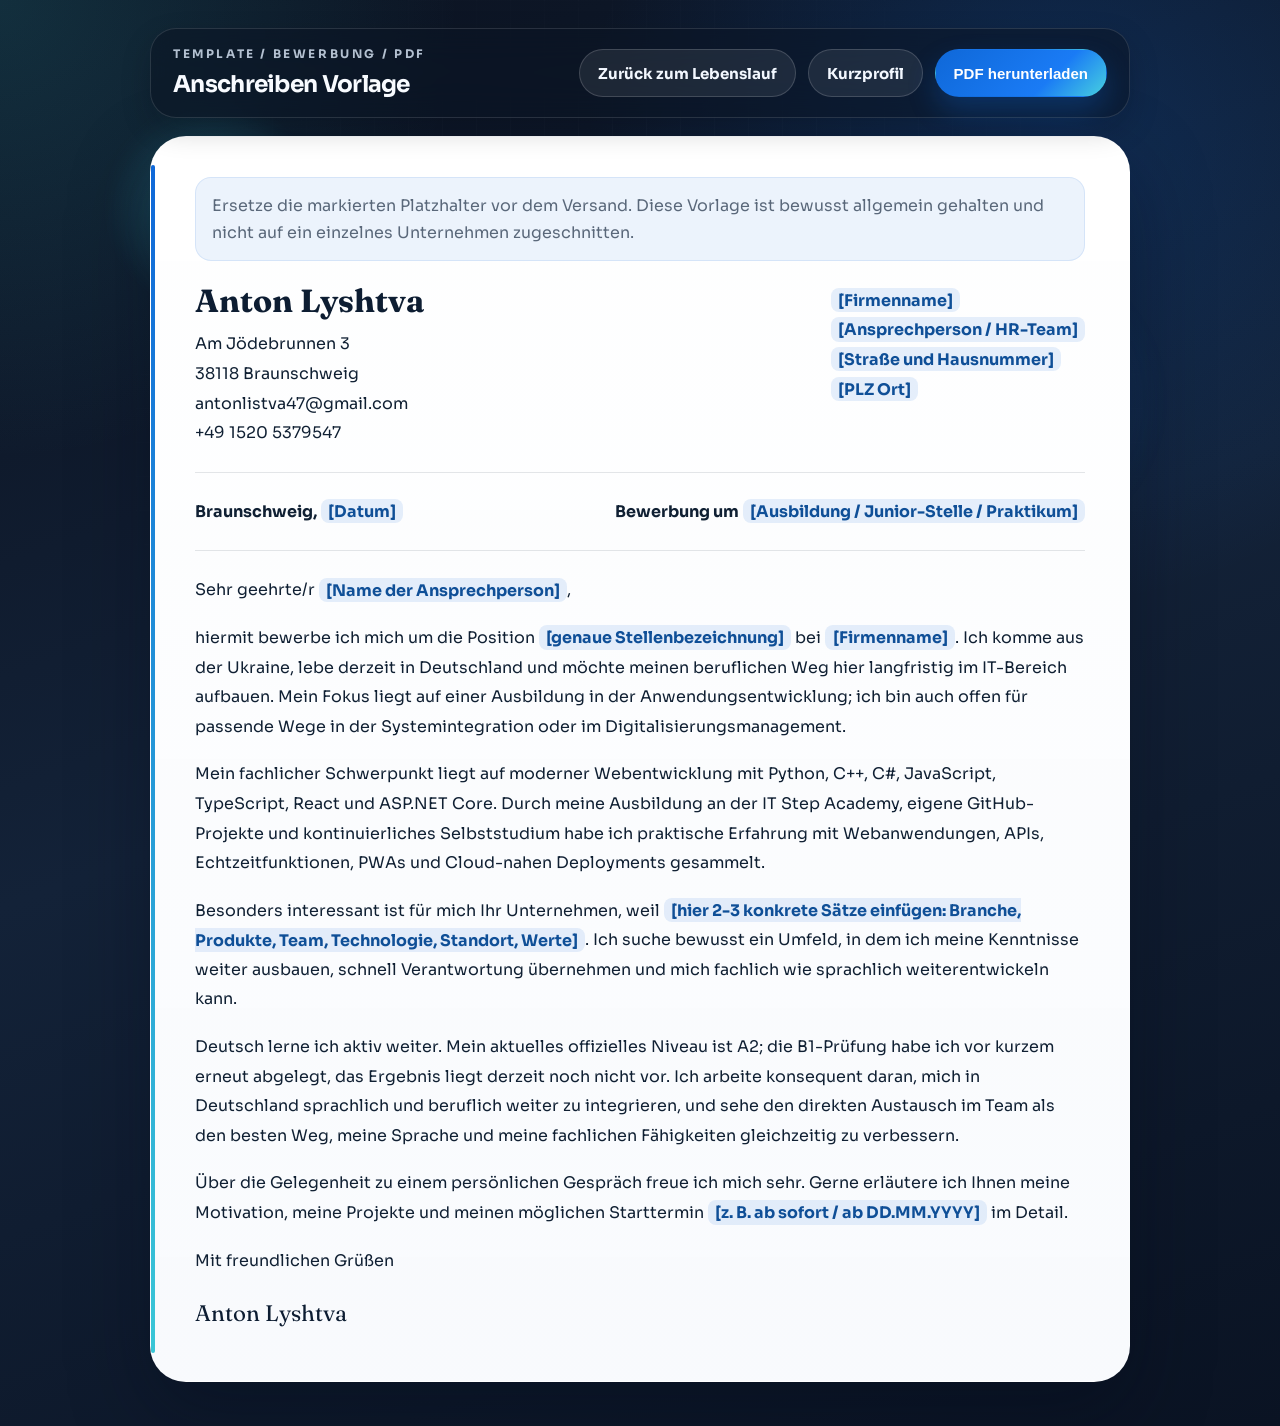
==== commit 536773db: "Update resume for IT Ausbildung applications" ====
--- a/anschreiben-template.html
+++ b/anschreiben-template.html
@@ -101,9 +101,9 @@
         <p>
           hiermit bewerbe ich mich um die Position <span class="placeholder">[genaue Stellenbezeichnung]</span>
           bei <span class="placeholder">[Firmenname]</span>. Ich komme aus der Ukraine, lebe derzeit in
-          Deutschland und möchte meinen beruflichen Weg hier langfristig in der Softwareentwicklung
-          aufbauen. Ich bin ab sofort verfügbar und offen sowohl für eine Ausbildung als auch für
-          den Einstieg in eine Junior-Position.
+          Deutschland und möchte meinen beruflichen Weg hier langfristig im IT-Bereich aufbauen.
+          Mein Fokus liegt auf einer Ausbildung in der Anwendungsentwicklung; ich bin auch offen
+          für passende Wege in der Systemintegration oder im Digitalisierungsmanagement.
         </p>
 
         <p>
@@ -122,11 +122,11 @@
         </p>
 
         <p>
-          Deutsch lerne ich aktiv weiter. Mein aktuelles offizielles Niveau ist A2, die
-          B1-Prüfung plane ich in naher Zukunft. Ich arbeite konsequent daran, mich in Deutschland
-          sprachlich und beruflich weiter zu integrieren, und sehe den direkten Austausch im Team
-          als den besten Weg, meine Sprache und meine fachlichen Fähigkeiten gleichzeitig zu
-          verbessern.
+          Deutsch lerne ich aktiv weiter. Mein aktuelles offizielles Niveau ist A2; die
+          B1-Prüfung habe ich vor kurzem erneut abgelegt, das Ergebnis liegt derzeit noch nicht
+          vor. Ich arbeite konsequent daran, mich in Deutschland sprachlich und beruflich weiter
+          zu integrieren, und sehe den direkten Austausch im Team als den besten Weg, meine
+          Sprache und meine fachlichen Fähigkeiten gleichzeitig zu verbessern.
         </p>
 
         <p>
--- a/styles.css
+++ b/styles.css
@@ -31,11 +31,13 @@
 
 html {
   scroll-behavior: smooth;
+  overflow-x: hidden;
 }
 
 body {
   margin: 0;
   min-height: 100vh;
+  overflow-x: hidden;
   font-family: var(--font-body);
   color: var(--ink);
   background:
@@ -732,6 +734,513 @@
   max-width: 840px;
 }
 
+.print-resume {
+  display: none;
+}
+
+.print-resume.is-measuring {
+  position: fixed;
+  left: -260mm;
+  top: 0;
+  z-index: -10;
+  display: block;
+  visibility: hidden;
+  pointer-events: none;
+}
+
+body.resume-page.has-print-layout .site-frame {
+  display: none;
+}
+
+body.resume-page.has-print-layout .print-resume:not(.is-measuring) {
+  display: block;
+}
+
+.print-page {
+  position: relative;
+  width: 210mm;
+  height: 297mm;
+  max-height: 297mm;
+  padding: 8mm;
+  box-sizing: border-box;
+  overflow: hidden;
+  color: var(--ink);
+  background:
+    radial-gradient(circle at 12% 18%, rgba(57, 198, 214, 0.18), transparent 20%),
+    radial-gradient(circle at 86% 8%, rgba(15, 104, 216, 0.22), transparent 22%),
+    linear-gradient(160deg, var(--page-bg), var(--page-bg-2) 48%, #0a1323 100%);
+  break-inside: avoid-page;
+  page-break-inside: avoid;
+  break-after: page;
+  page-break-after: always;
+}
+
+.print-page:last-child {
+  break-after: auto;
+  page-break-after: auto;
+}
+
+.print-page__surface {
+  display: flex;
+  flex-direction: column;
+  gap: 5mm;
+  height: 100%;
+}
+
+.print-page__toolbar {
+  flex: 0 0 auto;
+}
+
+.print-page__sheet {
+  min-height: 0;
+  flex: 1 1 auto;
+  border-radius: 10mm;
+  border: 1px solid rgba(255, 255, 255, 0.12);
+  background:
+    linear-gradient(180deg, rgba(255, 255, 255, 0.96), rgba(248, 250, 253, 0.98)),
+    var(--sheet-strong);
+  overflow: hidden;
+}
+
+.print-page__sheet--cover {
+  display: grid;
+  grid-template-columns: 48mm minmax(0, 1fr);
+}
+
+.print-page__sheet--flow {
+  padding: 10mm 12mm 12mm;
+}
+
+.print-page__sidebar {
+  min-width: 0;
+  min-height: 0;
+}
+
+.print-page__content {
+  overflow: hidden;
+  min-width: 0;
+  min-height: 0;
+}
+
+.print-page__content--cover {
+  padding: 12mm 14mm 14mm;
+}
+
+.print-page__content--flow {
+  height: 100%;
+}
+
+.print-page .toolbar {
+  position: static;
+  z-index: auto;
+  display: grid;
+  grid-template-columns: minmax(0, 1fr) 60mm;
+  gap: 4mm 8mm;
+  align-items: start;
+  min-height: 21mm;
+  margin: 0;
+  padding: 4mm 5mm;
+  border: 1px solid rgba(255, 255, 255, 0.12);
+  border-radius: 10mm;
+  background: linear-gradient(180deg, rgba(19, 38, 63, 0.96), rgba(12, 27, 47, 0.92));
+  box-shadow: none;
+  backdrop-filter: none;
+}
+
+.print-page .toolbar,
+.print-page .sidebar,
+.print-page .hero-block,
+.print-page .content-section {
+  animation: none !important;
+  opacity: 1 !important;
+  transform: none !important;
+}
+
+.print-page *,
+.print-page *::before,
+.print-page *::after {
+  transition: none !important;
+}
+
+.print-page .toolbar__left {
+  display: grid;
+  gap: 3mm;
+  align-content: start;
+}
+
+.print-page .toolbar__meta {
+  gap: 0;
+}
+
+.print-page .toolbar__eyebrow {
+  margin: 0 0 1.4mm;
+  font-size: 6pt;
+  letter-spacing: 0.2em;
+  color: rgba(217, 231, 247, 0.84);
+}
+
+.print-page .toolbar__title {
+  margin: 0;
+  font-size: 12.8pt;
+  line-height: 1.1;
+  color: #f8fbff;
+}
+
+.print-page .nav-links {
+  gap: 1.4mm;
+  padding: 1.2mm;
+  background: rgba(255, 255, 255, 0.08);
+  border-color: rgba(255, 255, 255, 0.08);
+}
+
+.print-page .nav-link {
+  min-height: 9mm;
+  padding: 0 3.6mm;
+  font-size: 7.1pt;
+}
+
+.print-page .toolbar__actions {
+  width: 60mm;
+  gap: 2mm;
+  justify-content: flex-end;
+  flex-wrap: wrap;
+  align-items: center;
+}
+
+.print-page .lang-switch {
+  gap: 1.2mm;
+  padding: 1.2mm;
+}
+
+.print-page .lang-switch__button {
+  min-width: 9mm;
+  min-height: 9mm;
+  padding: 0 2.6mm;
+  font-size: 6.7pt;
+}
+
+.print-page .button {
+  min-height: 10mm;
+  padding: 0 4.2mm;
+  font-size: 7.4pt;
+  box-shadow: none;
+}
+
+.print-page .button--primary {
+  width: 100%;
+}
+
+.print-page .sidebar {
+  position: static;
+  height: 100%;
+  padding: 5mm 4.2mm 5.5mm;
+  border-radius: 10mm 0 0 10mm;
+  overflow: hidden;
+  background:
+    linear-gradient(180deg, rgba(255, 255, 255, 0.05), transparent 18%),
+    repeating-linear-gradient(
+      180deg,
+      rgba(255, 255, 255, 0.025) 0,
+      rgba(255, 255, 255, 0.025) 1px,
+      transparent 1px,
+      transparent 24px
+    ),
+    var(--sidebar);
+  color: var(--sidebar-ink);
+  box-shadow: none;
+}
+
+.print-page .sidebar::after {
+  display: block;
+  top: 6mm;
+  bottom: 6mm;
+}
+
+.print-page .photo-card {
+  margin-bottom: 4mm;
+}
+
+.print-page .photo-frame {
+  border-radius: 6.8mm;
+  border: 1px solid rgba(255, 255, 255, 0.12);
+  box-shadow: none;
+  background:
+    linear-gradient(180deg, rgba(255, 255, 255, 0.08), transparent 35%),
+    linear-gradient(145deg, #183250, #0d1b2d);
+}
+
+.print-page .photo-frame::before {
+  inset: 2.4mm;
+  border-radius: 4.6mm;
+}
+
+.print-page .profile-photo {
+  transform: scale(1.02);
+}
+
+.print-page .photo-fallback {
+  font-size: 26pt;
+}
+
+.print-page .sidebar__role {
+  margin: 2mm 0 0;
+  font-size: 8.2pt;
+  line-height: 1.45;
+}
+
+.print-page .sidebar-section + .sidebar-section {
+  margin-top: 3.2mm;
+  padding-top: 3.2mm;
+}
+
+.print-page .contact-list {
+  gap: 2.4mm;
+}
+
+.print-page .contact-item {
+  gap: 1mm;
+}
+
+.print-page .contact-item dt {
+  font-size: 5.8pt;
+  letter-spacing: 0.18em;
+}
+
+.print-page .contact-item dd {
+  font-size: 7.6pt;
+  line-height: 1.28;
+}
+
+.print-page .chip-list {
+  gap: 2mm;
+}
+
+.print-page .chip {
+  min-height: 6.2mm;
+  padding: 0 2.2mm;
+  font-size: 6.5pt;
+}
+
+.print-page .compact-list {
+  padding-left: 4.2mm;
+  gap: 1.4mm;
+  font-size: 7.4pt;
+  line-height: 1.34;
+}
+
+.print-page .hero-block {
+  position: relative;
+  padding: 0 0 4mm;
+  border-bottom: 1px solid rgba(16, 32, 51, 0.11);
+}
+
+.print-page .hero-block__grid {
+  grid-template-columns: minmax(0, 1fr) 28mm;
+  gap: 3mm;
+}
+
+.print-page .hero-monogram {
+  padding-top: 1mm;
+  font-size: 34pt;
+  color: rgba(15, 104, 216, 0.13);
+}
+
+.print-page .hero-block__name {
+  max-width: 8ch;
+  font-size: 26.5pt;
+  line-height: 0.88;
+}
+
+.print-page .hero-block__name--small {
+  max-width: 10ch;
+  font-size: 22pt;
+}
+
+.print-page .hero-block__title {
+  max-width: 30ch;
+  margin: 2.2mm 0;
+  font-size: 9.8pt;
+  line-height: 1.36;
+}
+
+.print-page .hero-block__summary,
+.print-page .lead-copy {
+  font-size: 8.3pt;
+  line-height: 1.58;
+}
+
+.print-page .meta-band {
+  gap: 2mm;
+  margin-top: 3.6mm;
+  grid-template-columns: repeat(4, minmax(0, 1fr));
+}
+
+.print-page .meta-pill {
+  padding: 3.2mm 2.8mm 2.8mm;
+  border-radius: 4.2mm;
+  background:
+    linear-gradient(180deg, rgba(255, 255, 255, 0.92), rgba(240, 246, 255, 0.94)),
+    var(--sheet-strong);
+  border: 1px solid rgba(15, 104, 216, 0.12);
+  box-shadow: none;
+}
+
+.print-page .meta-pill::before {
+  left: 2.8mm;
+  width: 10mm;
+  height: 1.2mm;
+}
+
+.print-page .meta-pill__value {
+  margin-bottom: 0.6mm;
+  font-size: 8.6pt;
+}
+
+.print-page .meta-pill__label {
+  font-size: 6.2pt;
+  line-height: 1.24;
+}
+
+.print-page .content-section {
+  padding-top: 4.2mm;
+}
+
+.print-page .content-section + .content-section {
+  border-top: 1px solid rgba(16, 32, 51, 0.11);
+}
+
+.print-page__content--flow > .content-section:first-child {
+  padding-top: 0;
+}
+
+.print-page__content--balanced {
+  display: flex;
+  flex-direction: column;
+}
+
+.print-page__content--balanced > .content-section--skills {
+  flex: 1 1 auto;
+}
+
+.print-page .section-heading {
+  gap: 1.2mm;
+  margin-bottom: 2.4mm;
+}
+
+.print-page .section-label,
+.print-page .hero-block__eyebrow {
+  margin: 0 0 0.8mm;
+  font-size: 6pt;
+  letter-spacing: 0.2em;
+}
+
+.print-page .section-heading h3 {
+  max-width: 22ch;
+  font-size: 16.5pt;
+}
+
+.print-page .entry-list,
+.print-page .skills-grid {
+  display: grid;
+  gap: 3mm;
+}
+
+.print-page .entry-card,
+.print-page .skill-card {
+  padding: 4mm 4.6mm 4.6mm;
+  border-radius: 4.8mm;
+  background:
+    linear-gradient(180deg, rgba(255, 255, 255, 0.92), rgba(248, 250, 253, 0.97)),
+    var(--sheet-strong);
+  border: 1px solid rgba(16, 32, 51, 0.07);
+  box-shadow: none;
+}
+
+.print-page .entry-card::before,
+.print-page .skill-card::before {
+  top: 3.2mm;
+  bottom: 3.2mm;
+  width: 1mm;
+}
+
+.print-page .entry-card__top {
+  margin-bottom: 1.8mm;
+  gap: 2.2mm;
+}
+
+.print-page .entry-card__title {
+  font-size: 9.4pt;
+}
+
+.print-page .entry-card__subtitle {
+  font-size: 7.9pt;
+  line-height: 1.26;
+}
+
+.print-page .entry-card__period {
+  font-size: 6.2pt;
+}
+
+.print-page .entry-card__text {
+  font-size: 8.05pt;
+  line-height: 1.46;
+}
+
+.print-page .entry-card__list {
+  margin-top: 2.2mm;
+  padding-left: 4mm;
+  gap: 1.2mm;
+  font-size: 7.7pt;
+  line-height: 1.34;
+}
+
+.print-page .tag-list {
+  gap: 1.6mm;
+  margin-top: 2.2mm;
+}
+
+.print-page .tag {
+  min-height: 6mm;
+  padding: 0 2.2mm;
+  font-size: 6.3pt;
+}
+
+.print-page .entry-link {
+  margin-top: 2.2mm;
+  font-size: 7.8pt;
+}
+
+.print-page .skills-grid {
+  grid-template-columns: repeat(2, minmax(0, 1fr));
+  gap: 3mm;
+}
+
+.print-page .content-section--skills {
+  display: flex;
+  flex-direction: column;
+  min-height: 0;
+}
+
+.print-page .content-section--skills .skills-grid {
+  min-height: 0;
+}
+
+.print-page__content--balanced > .content-section--skills .skills-grid {
+  flex: 1 1 auto;
+  align-content: stretch;
+  grid-auto-rows: 1fr;
+  gap: 4mm;
+}
+
+.print-page__content--balanced > .content-section--skills .skill-card {
+  height: 100%;
+}
+
+.print-page .skill-card h4 {
+  margin: 0 0 2.2mm;
+  font-size: 8.9pt;
+}
+
 .short-print-summary {
   display: none;
 }
@@ -1393,6 +1902,16 @@
     border-radius: 18px;
   }
 
+  .short-hero__copy,
+  .short-card,
+  .short-stack-item,
+  .short-tag-card,
+  .contact-item dd,
+  .hero-block__summary {
+    min-width: 0;
+    overflow-wrap: anywhere;
+  }
+
   .short-timeline__top {
     flex-direction: column;
     align-items: flex-start;
@@ -1663,6 +2182,11 @@
     font-size: 0.95rem;
   }
 
+  .contact-list--compact .contact-item {
+    grid-template-columns: 1fr;
+    gap: 2px;
+  }
+
   .photo-card {
     grid-template-columns: 96px minmax(0, 1fr);
     gap: 12px;
@@ -1691,21 +2215,26 @@
 
 @page {
   size: A4;
-  margin: 7mm;
+  margin: 6mm;
+}
+
+@page resume-page {
+  size: A4;
+  margin: 0;
+}
+
+@page short-cv-page {
+  size: A4;
+  margin: 6mm;
+}
+
+@page letter-page {
+  size: A4;
+  margin: 12mm;
 }
 
 @media print {
   :root {
-    --page-bg: #ffffff;
-    --page-bg-2: #ffffff;
-    --sheet: #ffffff;
-    --sheet-strong: #ffffff;
-    --sidebar: #15304e;
-    --sidebar-ink: #f5f8fb;
-    --ink: #111d2a;
-    --muted: #4f5b68;
-    --line: rgba(17, 29, 42, 0.12);
-    --accent-soft: rgba(15, 104, 216, 0.08);
     --shadow: none;
     --shadow-soft: none;
   }
@@ -1717,15 +2246,23 @@
     transition: none !important;
   }
 
+  html {
+    background: #ffffff;
+  }
+
   body {
     background: #ffffff;
-    font-size: 10.25pt;
-  }
-
-  body::before,
+    font-size: 10.35pt;
+  }
+
+  body::before {
+    display: none;
+  }
+
   .ambient,
   .no-print,
-  .footer-note {
+  .footer-note,
+  .document-card__viewer {
     display: none !important;
   }
 
@@ -1735,111 +2272,56 @@
     padding: 0;
   }
 
-  .resume-sheet {
+  .document-grid {
+    grid-template-columns: 1fr;
+  }
+
+  body.resume-page {
+    page: resume-page;
+    position: relative;
+    color: var(--ink);
+    background: #ffffff;
+  }
+
+  body.resume-page::before,
+  body.resume-page::after {
+    display: none !important;
+    content: none !important;
+  }
+
+  body.resume-page.has-print-layout .site-frame {
+    display: none !important;
+  }
+
+  body.resume-page.has-print-layout .print-resume {
+    display: block !important;
+  }
+
+  body.resume-page.has-print-layout .print-page,
+  body.resume-page.has-print-layout .print-page__sheet,
+  body.resume-page.has-print-layout .print-page .toolbar,
+  body.resume-page.has-print-layout .print-page .sidebar,
+  body.resume-page.has-print-layout .print-page .entry-card,
+  body.resume-page.has-print-layout .print-page .skill-card,
+  body.resume-page.has-print-layout .print-page .meta-pill {
     box-shadow: none;
-    border: 0;
-    border-radius: 0;
-    grid-template-columns: 69mm 1fr;
-  }
-
-  .resume-sheet::before,
-  .sidebar::after,
-  .photo-frame::before {
-    display: none;
-  }
-
-  .sidebar {
-    padding: 18px;
-    background: #16314f;
-  }
-
-  .content {
-    padding: 20px 22px;
-  }
-
-  .photo-frame {
-    border-radius: 18px;
-    box-shadow: none;
-    background: #203d5f;
-  }
-
-  .profile-photo {
-    transform: none;
-  }
-
-  .hero-block {
-    padding-bottom: 18px;
-  }
-
-  .hero-block__grid {
-    grid-template-columns: 1fr;
-  }
-
-  .hero-monogram {
-    display: none;
-  }
-
-  .hero-block__name {
-    font-size: 28pt;
-    max-width: none;
-  }
-
-  .hero-block__title {
-    font-size: 11.5pt;
-    margin: 12px 0 10px;
-  }
-
-  .hero-block__summary,
-  .lead-copy,
-  .entry-card__text,
-  .entry-card__list,
-  .compact-list {
-    line-height: 1.48;
-  }
-
-  .section-heading h3 {
-    font-size: 17.5pt;
-  }
-
-  .meta-band {
-    gap: 8px;
-    grid-template-columns: repeat(2, minmax(0, 1fr));
-  }
-
-  .meta-pill {
-    padding: 10px 12px 11px;
-    box-shadow: none;
-    background: #f2f6fb;
-  }
-
-  .entry-card,
-  .skill-card,
-  .photo-card,
-  .sidebar-section,
-  .hero-block,
-  .content-section {
+  }
+
+  body.resume-page.has-print-layout .print-page .content-section,
+  body.resume-page.has-print-layout .print-page .entry-card,
+  body.resume-page.has-print-layout .print-page .skill-card,
+  body.resume-page.has-print-layout .print-page .section-heading,
+  body.resume-page.has-print-layout .print-page .entry-card__top {
     break-inside: avoid;
     page-break-inside: avoid;
-    box-shadow: none;
-  }
-
-  .entry-card,
-  .skill-card {
-    padding: 14px 16px;
-    background: #ffffff;
-  }
-
-  .skills-grid {
-    grid-template-columns: 1fr 1fr;
-    gap: 12px;
-  }
-
-  .document-grid {
-    grid-template-columns: 1fr;
-  }
-
-  .document-card__viewer {
-    display: none;
+  }
+
+  body.short-cv-page {
+    page: short-cv-page;
+  }
+
+  body.letter-page {
+    page: letter-page;
   }
 
   .letter-sheet {
